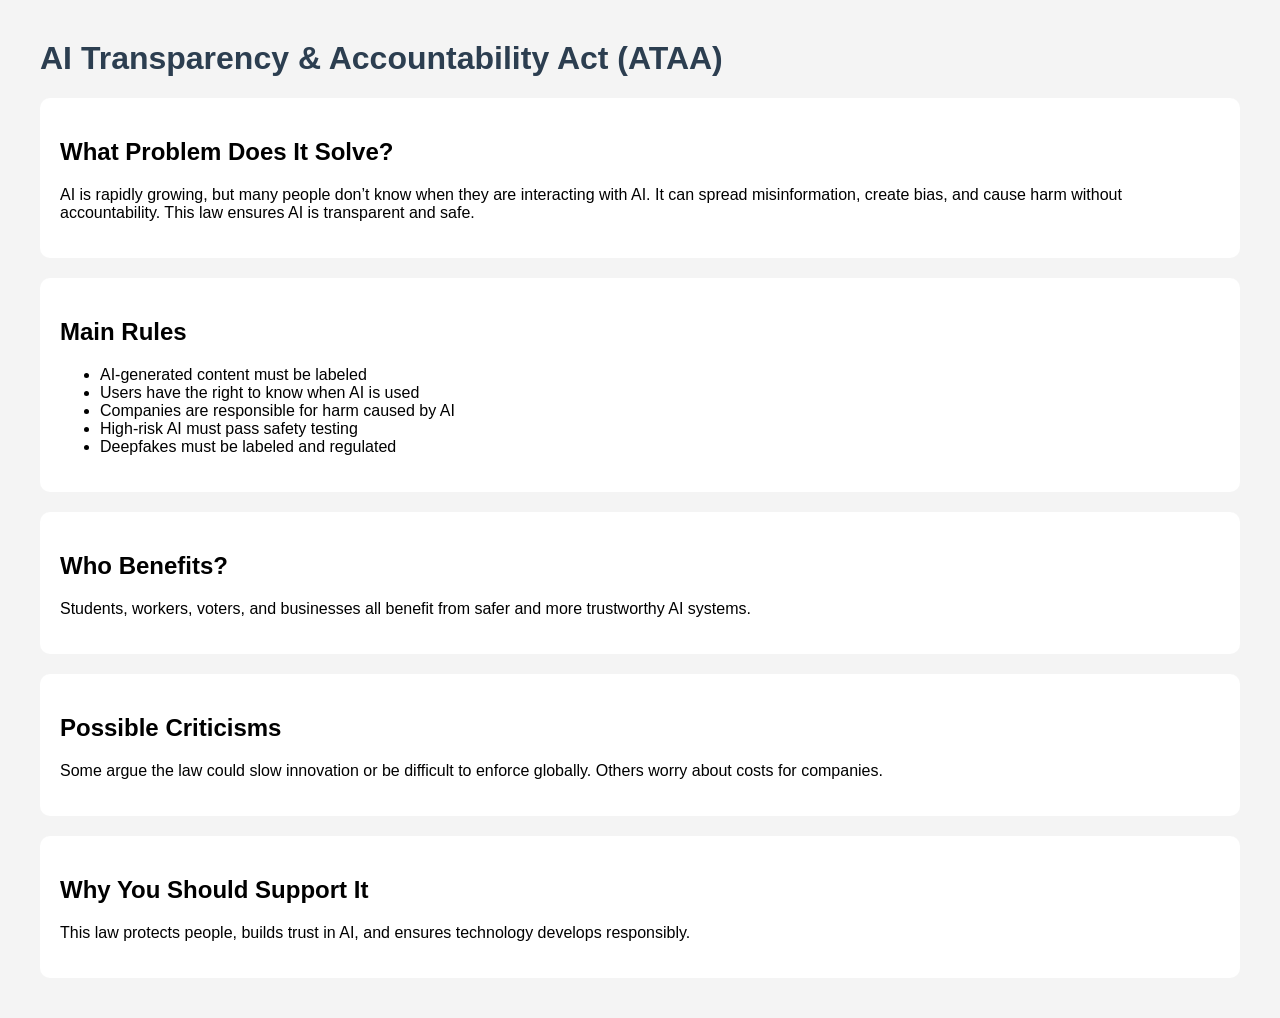
==== index.html @ 7395fd23 "Create index.html" ====
<!DOCTYPE html>
<html>
<head>
    <title>AI Transparency & Accountability Act</title>
    <style>
        body {
            font-family: Arial;
            margin: 40px;
            background-color: #f4f4f4;
        }
        h1 {
            color: #2c3e50;
        }
        section {
            background: white;
            padding: 20px;
            margin-bottom: 20px;
            border-radius: 10px;
        }
    </style>
</head>

<body>

<h1>AI Transparency & Accountability Act (ATAA)</h1>

<section>
<h2>What Problem Does It Solve?</h2>
<p>
AI is rapidly growing, but many people don’t know when they are interacting with AI.
It can spread misinformation, create bias, and cause harm without accountability.
This law ensures AI is transparent and safe.
</p>
</section>

<section>
<h2>Main Rules</h2>
<ul>
<li>AI-generated content must be labeled</li>
<li>Users have the right to know when AI is used</li>
<li>Companies are responsible for harm caused by AI</li>
<li>High-risk AI must pass safety testing</li>
<li>Deepfakes must be labeled and regulated</li>
</ul>
</section>

<section>
<h2>Who Benefits?</h2>
<p>
Students, workers, voters, and businesses all benefit from safer and more trustworthy AI systems.
</p>
</section>

<section>
<h2>Possible Criticisms</h2>
<p>
Some argue the law could slow innovation or be difficult to enforce globally.
Others worry about costs for companies.
</p>
</section>

<section>
<h2>Why You Should Support It</h2>
<p>
This law protects people, builds trust in AI, and ensures technology develops responsibly.
</p>
</section>

</body>
</html>
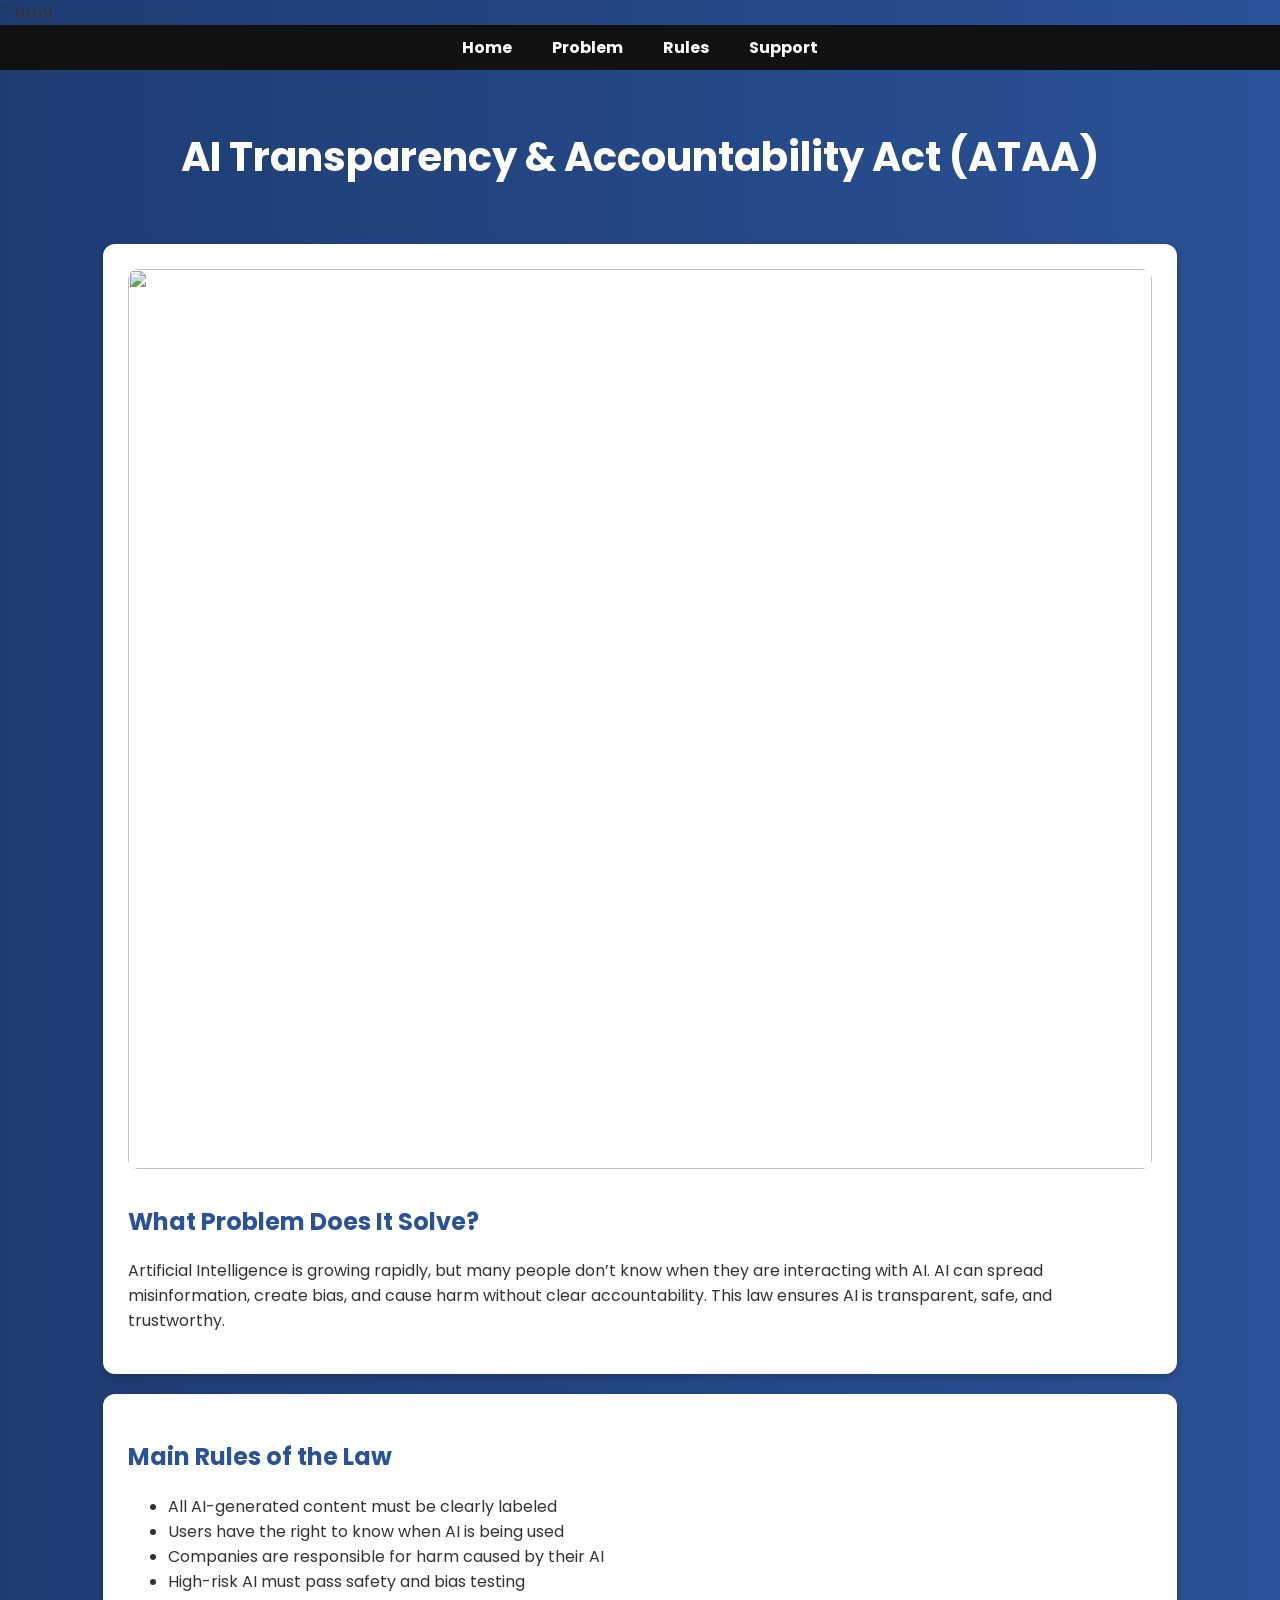
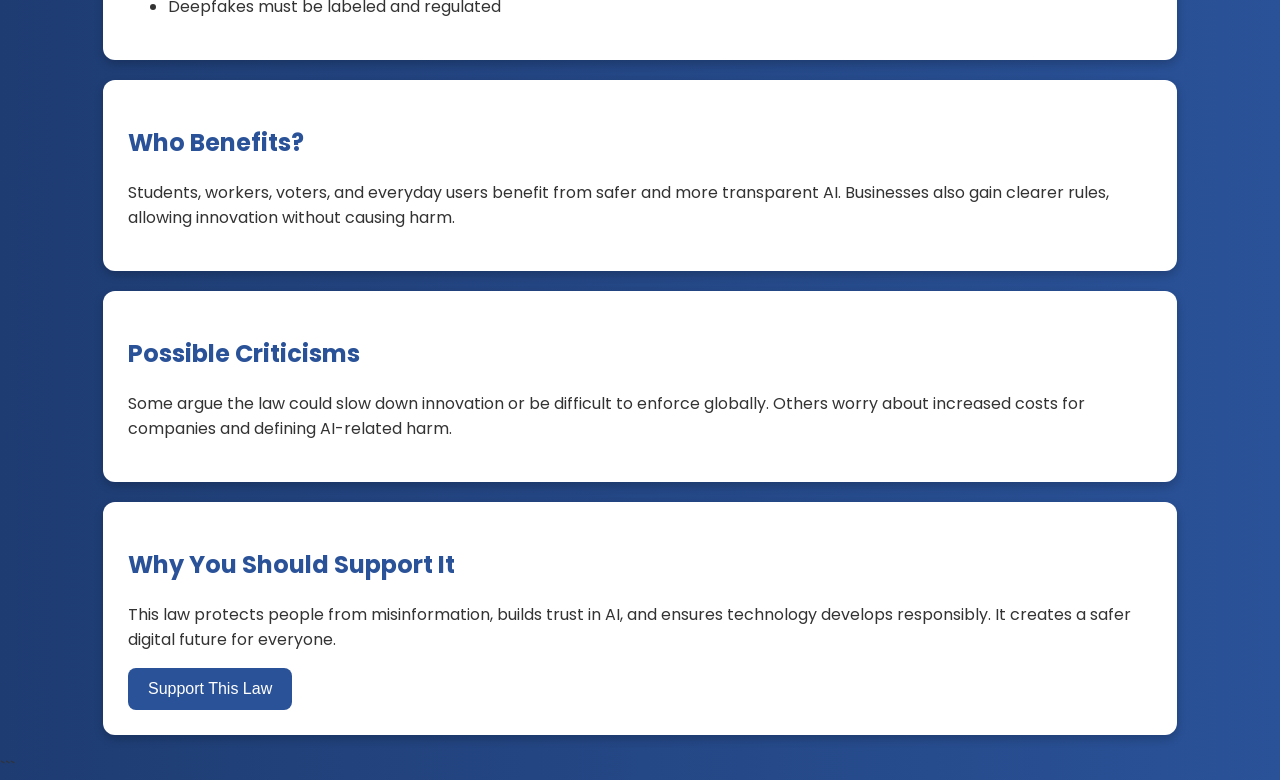
==== commit 09461292: "Update index.html" ====
--- a/index.html
+++ b/index.html
@@ -1,70 +1,157 @@
+```html
 <!DOCTYPE html>
-<html>
+<html lang="en">
 <head>
+    <meta charset="UTF-8">
     <title>AI Transparency & Accountability Act</title>
+
+    <!-- Google Font -->
+    <link href="https://fonts.googleapis.com/css2?family=Poppins&display=swap" rel="stylesheet">
+
     <style>
         body {
-            font-family: Arial;
-            margin: 40px;
-            background-color: #f4f4f4;
+            font-family: 'Poppins', sans-serif;
+            margin: 0;
+            background: linear-gradient(to right, #1e3c72, #2a5298);
+            color: #333;
         }
+
+        /* Navbar */
+        nav {
+            background: #111;
+            padding: 10px;
+        }
+
+        nav ul {
+            list-style: none;
+            display: flex;
+            justify-content: center;
+            padding: 0;
+            margin: 0;
+        }
+
+        nav ul li {
+            margin: 0 20px;
+        }
+
+        nav ul li a {
+            color: white;
+            text-decoration: none;
+            font-weight: bold;
+        }
+
+        nav ul li a:hover {
+            color: #2a5298;
+        }
+
+        /* Title */
         h1 {
-            color: #2c3e50;
+            text-align: center;
+            color: white;
+            padding: 30px;
+            font-size: 2.5em;
         }
+
+        /* Sections */
         section {
             background: white;
-            padding: 20px;
-            margin-bottom: 20px;
+            padding: 25px;
+            margin: 20px auto;
+            width: 80%;
+            border-radius: 12px;
+            box-shadow: 0px 4px 10px rgba(0,0,0,0.2);
+        }
+
+        h2 {
+            color: #2a5298;
+        }
+
+        /* Button */
+        button {
+            background: #2a5298;
+            color: white;
+            padding: 12px 20px;
+            border: none;
+            border-radius: 8px;
+            cursor: pointer;
+            font-size: 16px;
+        }
+
+        button:hover {
+            background: #1e3c72;
+        }
+
+        /* Image */
+        img {
+            width: 100%;
             border-radius: 10px;
+            margin-bottom: 15px;
         }
+
     </style>
 </head>
 
 <body>
 
+<!-- Navbar -->
+<nav>
+    <ul>
+        <li><a href="#">Home</a></li>
+        <li><a href="#">Problem</a></li>
+        <li><a href="#">Rules</a></li>
+        <li><a href="#">Support</a></li>
+    </ul>
+</nav>
+
 <h1>AI Transparency & Accountability Act (ATAA)</h1>
 
 <section>
-<h2>What Problem Does It Solve?</h2>
-<p>
-AI is rapidly growing, but many people don’t know when they are interacting with AI.
-It can spread misinformation, create bias, and cause harm without accountability.
-This law ensures AI is transparent and safe.
-</p>
+    <img src="https://via.placeholder.com/800x300">
+    <h2>What Problem Does It Solve?</h2>
+    <p>
+        Artificial Intelligence is growing rapidly, but many people don’t know when they are interacting with AI.
+        AI can spread misinformation, create bias, and cause harm without clear accountability.
+        This law ensures AI is transparent, safe, and trustworthy.
+    </p>
 </section>
 
 <section>
-<h2>Main Rules</h2>
-<ul>
-<li>AI-generated content must be labeled</li>
-<li>Users have the right to know when AI is used</li>
-<li>Companies are responsible for harm caused by AI</li>
-<li>High-risk AI must pass safety testing</li>
-<li>Deepfakes must be labeled and regulated</li>
-</ul>
+    <h2>Main Rules of the Law</h2>
+    <ul>
+        <li>All AI-generated content must be clearly labeled</li>
+        <li>Users have the right to know when AI is being used</li>
+        <li>Companies are responsible for harm caused by their AI</li>
+        <li>High-risk AI must pass safety and bias testing</li>
+        <li>Deepfakes must be labeled and regulated</li>
+    </ul>
 </section>
 
 <section>
-<h2>Who Benefits?</h2>
-<p>
-Students, workers, voters, and businesses all benefit from safer and more trustworthy AI systems.
-</p>
+    <h2>Who Benefits?</h2>
+    <p>
+        Students, workers, voters, and everyday users benefit from safer and more transparent AI.
+        Businesses also gain clearer rules, allowing innovation without causing harm.
+    </p>
 </section>
 
 <section>
-<h2>Possible Criticisms</h2>
-<p>
-Some argue the law could slow innovation or be difficult to enforce globally.
-Others worry about costs for companies.
-</p>
+    <h2>Possible Criticisms</h2>
+    <p>
+        Some argue the law could slow down innovation or be difficult to enforce globally.
+        Others worry about increased costs for companies and defining AI-related harm.
+    </p>
 </section>
 
 <section>
-<h2>Why You Should Support It</h2>
-<p>
-This law protects people, builds trust in AI, and ensures technology develops responsibly.
-</p>
+    <h2>Why You Should Support It</h2>
+    <p>
+        This law protects people from misinformation, builds trust in AI, and ensures technology develops responsibly.
+        It creates a safer digital future for everyone.
+    </p>
+    <button>Support This Law</button>
 </section>
 
 </body>
 </html>
+```
+
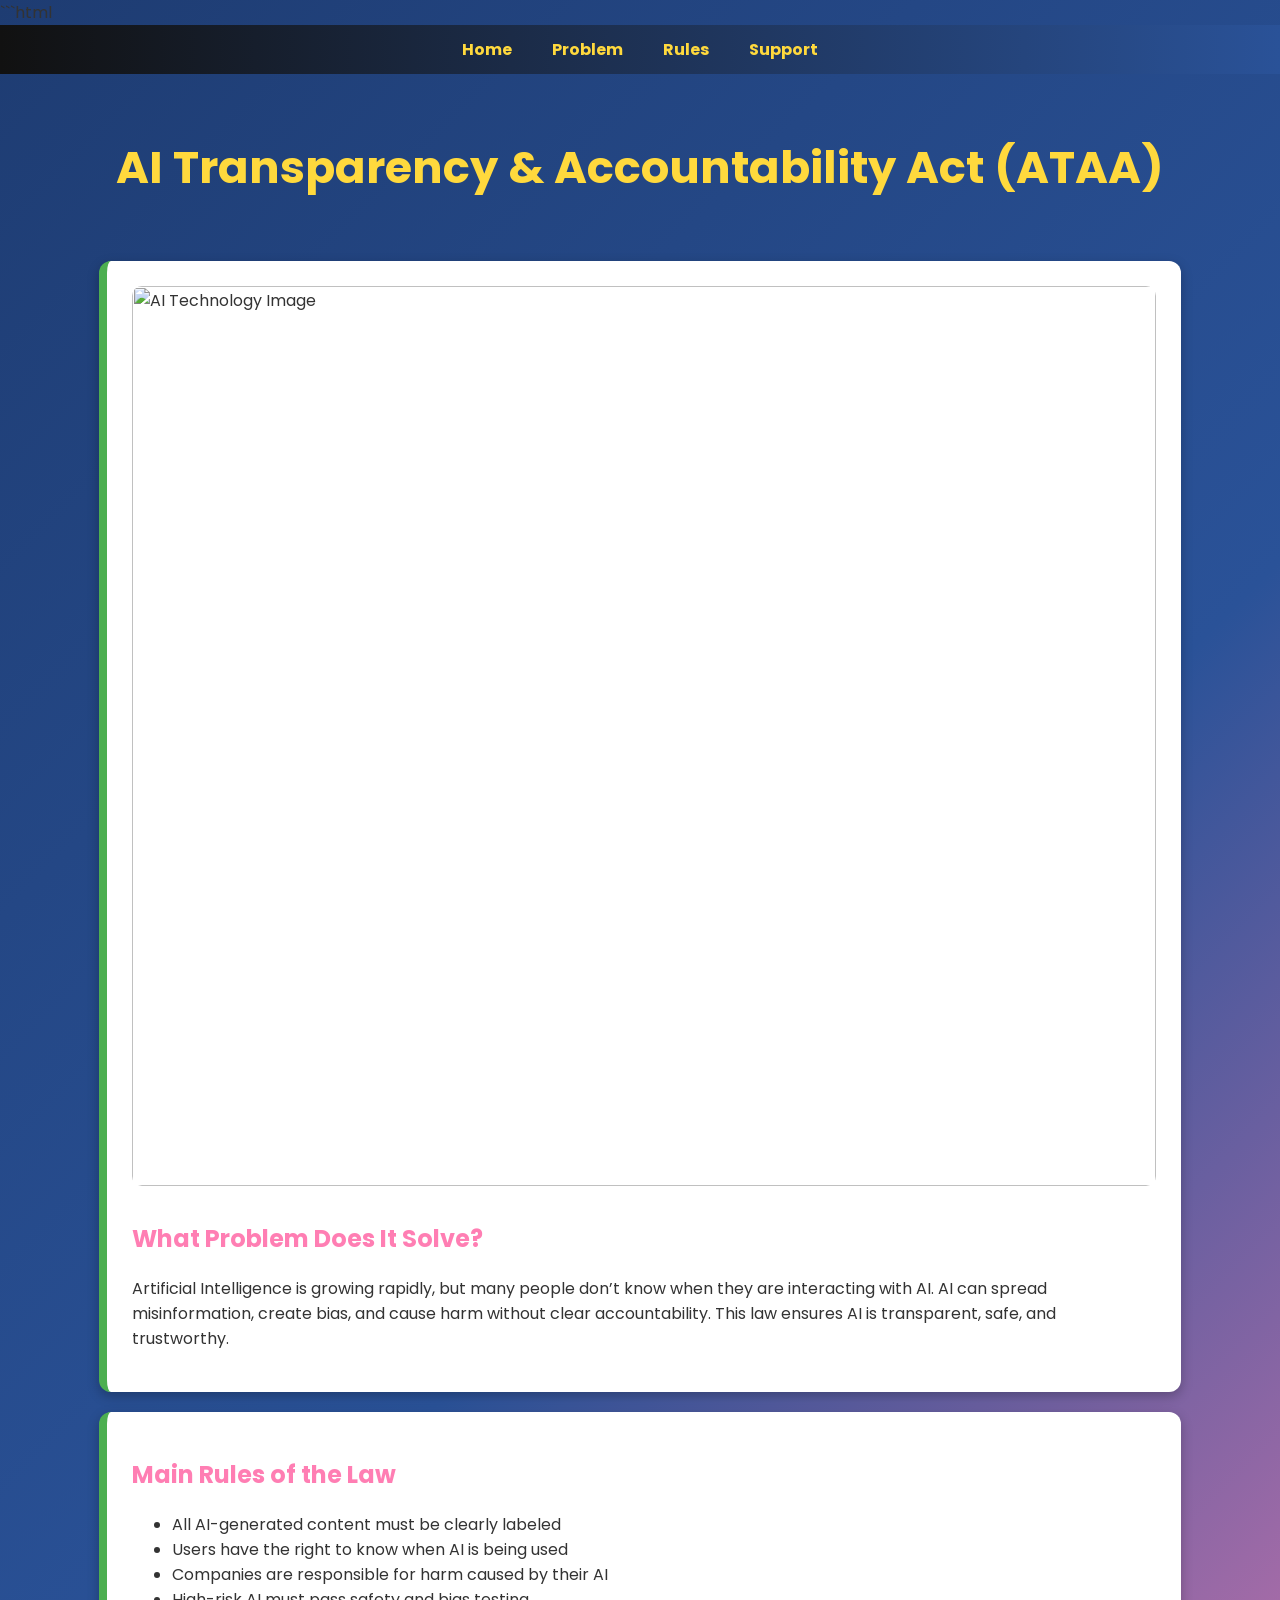
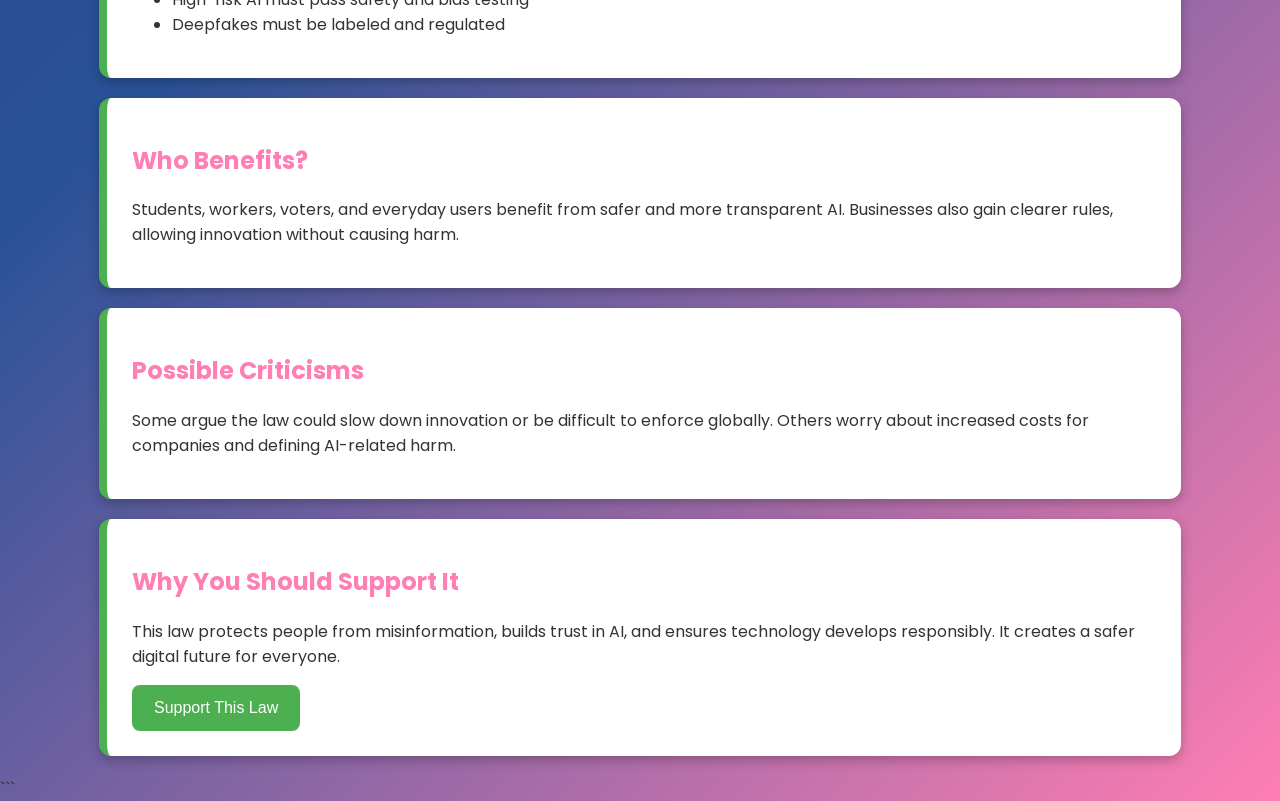
==== commit b36a1896: "Update index.html" ====
--- a/index.html
+++ b/index.html
@@ -6,20 +6,20 @@
     <title>AI Transparency & Accountability Act</title>
 
     <!-- Google Font -->
-    <link href="https://fonts.googleapis.com/css2?family=Poppins&display=swap" rel="stylesheet">
+    <link href="https://fonts.googleapis.com/css2?family=Poppins:wght@300;600&display=swap" rel="stylesheet">
 
     <style>
         body {
             font-family: 'Poppins', sans-serif;
             margin: 0;
-            background: linear-gradient(to right, #1e3c72, #2a5298);
+            background: linear-gradient(135deg, #1e3c72, #2a5298, #ff7eb3);
             color: #333;
         }
 
         /* Navbar */
         nav {
-            background: #111;
-            padding: 10px;
+            background: linear-gradient(to right, #111, #2a5298);
+            padding: 12px;
         }
 
         nav ul {
@@ -35,21 +35,21 @@
         }
 
         nav ul li a {
-            color: white;
+            color: #ffd93d;
             text-decoration: none;
             font-weight: bold;
         }
 
         nav ul li a:hover {
-            color: #2a5298;
+            color: #ff7eb3;
         }
 
         /* Title */
         h1 {
             text-align: center;
-            color: white;
+            color: #ffd93d;
             padding: 30px;
-            font-size: 2.5em;
+            font-size: 2.8em;
         }
 
         /* Sections */
@@ -59,18 +59,26 @@
             margin: 20px auto;
             width: 80%;
             border-radius: 12px;
-            box-shadow: 0px 4px 10px rgba(0,0,0,0.2);
+            box-shadow: 0px 4px 12px rgba(0,0,0,0.25);
+            border-left: 8px solid #4caf50; /* green accent */
         }
 
         h2 {
-            color: #2a5298;
+            color: #ff7eb3; /* pink */
+        }
+
+        /* Image */
+        img {
+            width: 100%;
+            border-radius: 10px;
+            margin-bottom: 15px;
         }
 
         /* Button */
         button {
-            background: #2a5298;
+            background: #4caf50; /* green */
             color: white;
-            padding: 12px 20px;
+            padding: 14px 22px;
             border: none;
             border-radius: 8px;
             cursor: pointer;
@@ -78,14 +86,8 @@
         }
 
         button:hover {
-            background: #1e3c72;
-        }
-
-        /* Image */
-        img {
-            width: 100%;
-            border-radius: 10px;
-            margin-bottom: 15px;
+            background: #ffd93d; /* yellow hover */
+            color: black;
         }
 
     </style>
@@ -106,7 +108,9 @@
 <h1>AI Transparency & Accountability Act (ATAA)</h1>
 
 <section>
-    <img src="https://via.placeholder.com/800x300">
+    <!-- REAL IMAGE -->
+    <img src="https://images.unsplash.com/photo-1677442136019-21780ecad995" alt="AI Technology Image">
+
     <h2>What Problem Does It Solve?</h2>
     <p>
         Artificial Intelligence is growing rapidly, but many people don’t know when they are interacting with AI.
@@ -155,3 +159,4 @@
 </html>
 ```
 
+
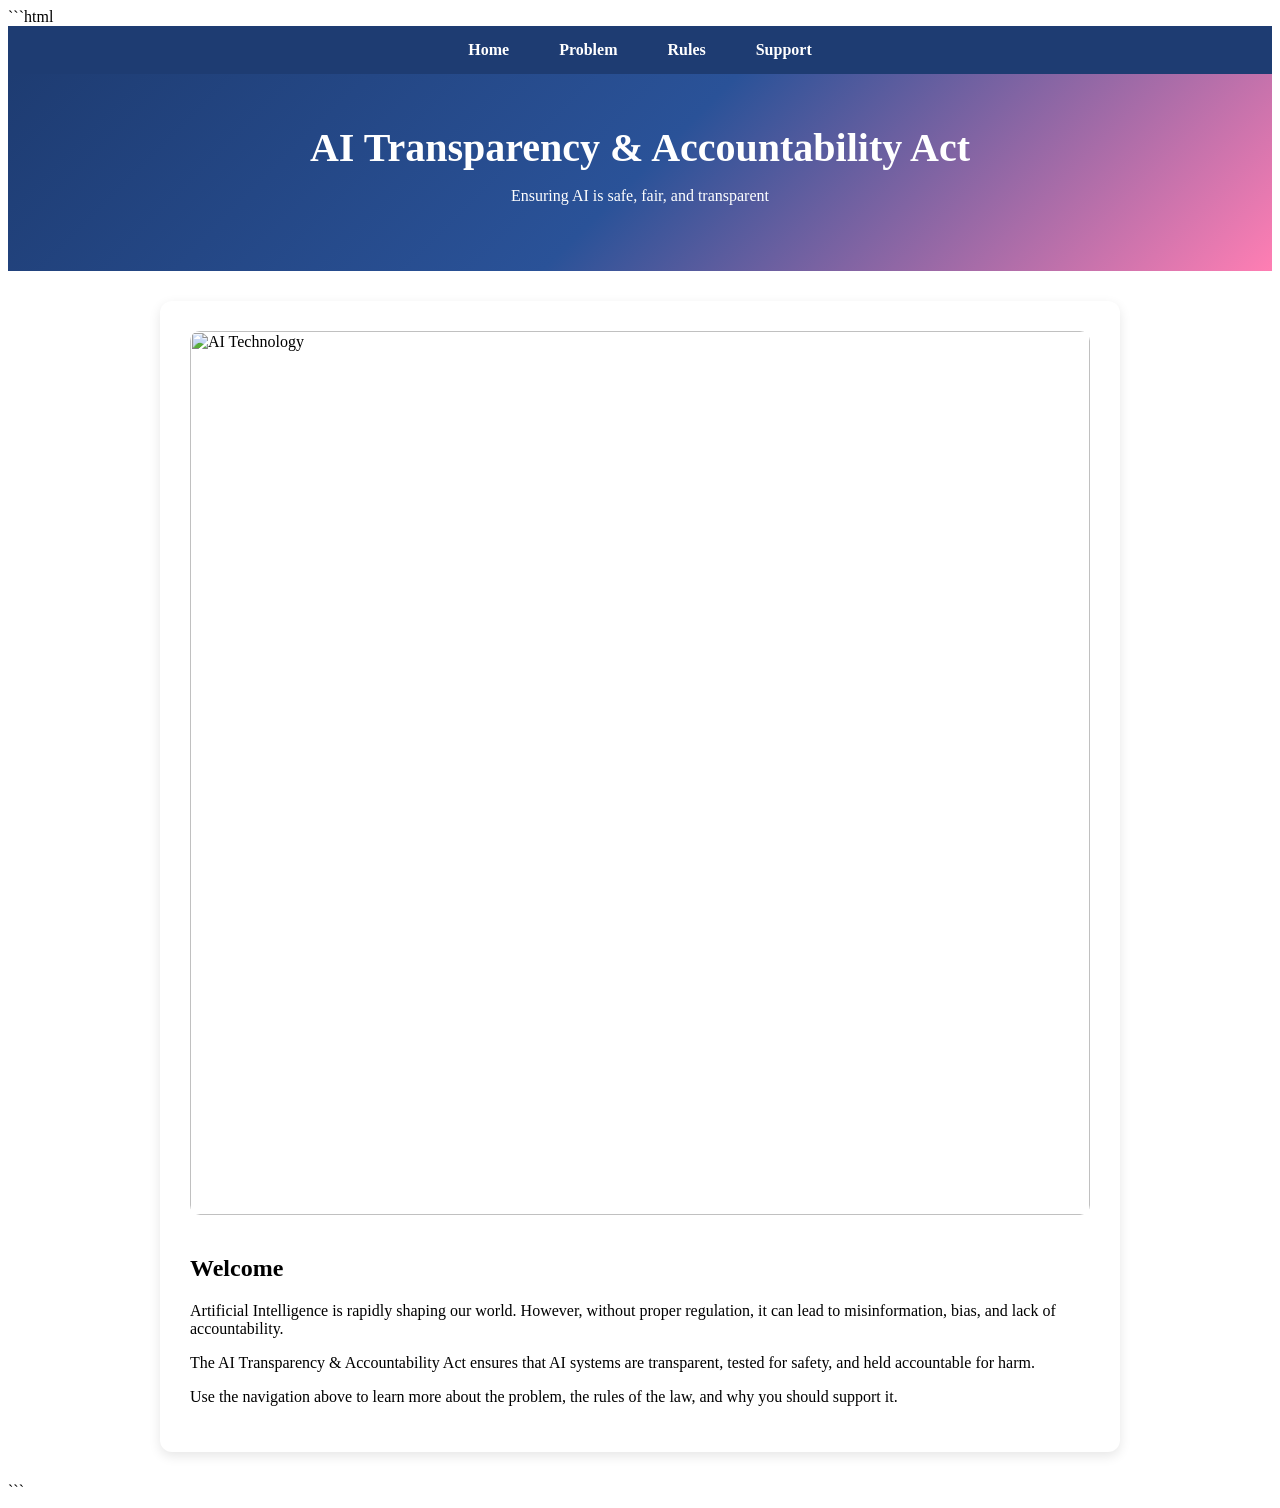
==== commit 259bc425: "Update index.html" ====
--- a/index.html
+++ b/index.html
@@ -5,158 +5,53 @@
     <meta charset="UTF-8">
     <title>AI Transparency & Accountability Act</title>
 
+    <!-- Link to CSS -->
+    <link rel="stylesheet" href="style.css">
+
     <!-- Google Font -->
-    <link href="https://fonts.googleapis.com/css2?family=Poppins:wght@300;600&display=swap" rel="stylesheet">
-
-    <style>
-        body {
-            font-family: 'Poppins', sans-serif;
-            margin: 0;
-            background: linear-gradient(135deg, #1e3c72, #2a5298, #ff7eb3);
-            color: #333;
-        }
-
-        /* Navbar */
-        nav {
-            background: linear-gradient(to right, #111, #2a5298);
-            padding: 12px;
-        }
-
-        nav ul {
-            list-style: none;
-            display: flex;
-            justify-content: center;
-            padding: 0;
-            margin: 0;
-        }
-
-        nav ul li {
-            margin: 0 20px;
-        }
-
-        nav ul li a {
-            color: #ffd93d;
-            text-decoration: none;
-            font-weight: bold;
-        }
-
-        nav ul li a:hover {
-            color: #ff7eb3;
-        }
-
-        /* Title */
-        h1 {
-            text-align: center;
-            color: #ffd93d;
-            padding: 30px;
-            font-size: 2.8em;
-        }
-
-        /* Sections */
-        section {
-            background: white;
-            padding: 25px;
-            margin: 20px auto;
-            width: 80%;
-            border-radius: 12px;
-            box-shadow: 0px 4px 12px rgba(0,0,0,0.25);
-            border-left: 8px solid #4caf50; /* green accent */
-        }
-
-        h2 {
-            color: #ff7eb3; /* pink */
-        }
-
-        /* Image */
-        img {
-            width: 100%;
-            border-radius: 10px;
-            margin-bottom: 15px;
-        }
-
-        /* Button */
-        button {
-            background: #4caf50; /* green */
-            color: white;
-            padding: 14px 22px;
-            border: none;
-            border-radius: 8px;
-            cursor: pointer;
-            font-size: 16px;
-        }
-
-        button:hover {
-            background: #ffd93d; /* yellow hover */
-            color: black;
-        }
-
-    </style>
+    <link href="https://fonts.googleapis.com/css2?family=Poppins&display=swap" rel="stylesheet">
 </head>
 
 <body>
 
-<!-- Navbar -->
+<!-- Navigation -->
 <nav>
     <ul>
-        <li><a href="#">Home</a></li>
-        <li><a href="#">Problem</a></li>
-        <li><a href="#">Rules</a></li>
-        <li><a href="#">Support</a></li>
+        <li><a href="index.html">Home</a></li>
+        <li><a href="problem.html">Problem</a></li>
+        <li><a href="rules.html">Rules</a></li>
+        <li><a href="support.html">Support</a></li>
     </ul>
 </nav>
 
-<h1>AI Transparency & Accountability Act (ATAA)</h1>
+<!-- Header -->
+<header>
+    <h1>AI Transparency & Accountability Act</h1>
+    <p>Ensuring AI is safe, fair, and transparent</p>
+</header>
 
+<!-- Main Section -->
 <section>
-    <!-- REAL IMAGE -->
-    <img src="https://images.unsplash.com/photo-1677442136019-21780ecad995" alt="AI Technology Image">
+    <img src="https://images.unsplash.com/photo-1677442136019-21780ecad995" alt="AI Technology">
 
-    <h2>What Problem Does It Solve?</h2>
+    <h2>Welcome</h2>
+
     <p>
-        Artificial Intelligence is growing rapidly, but many people don’t know when they are interacting with AI.
-        AI can spread misinformation, create bias, and cause harm without clear accountability.
-        This law ensures AI is transparent, safe, and trustworthy.
+        Artificial Intelligence is rapidly shaping our world. However, without proper regulation,
+        it can lead to misinformation, bias, and lack of accountability.
     </p>
-</section>
 
-<section>
-    <h2>Main Rules of the Law</h2>
-    <ul>
-        <li>All AI-generated content must be clearly labeled</li>
-        <li>Users have the right to know when AI is being used</li>
-        <li>Companies are responsible for harm caused by their AI</li>
-        <li>High-risk AI must pass safety and bias testing</li>
-        <li>Deepfakes must be labeled and regulated</li>
-    </ul>
-</section>
+    <p>
+        The AI Transparency & Accountability Act ensures that AI systems are transparent,
+        tested for safety, and held accountable for harm.
+    </p>
 
-<section>
-    <h2>Who Benefits?</h2>
     <p>
-        Students, workers, voters, and everyday users benefit from safer and more transparent AI.
-        Businesses also gain clearer rules, allowing innovation without causing harm.
+        Use the navigation above to learn more about the problem, the rules of the law,
+        and why you should support it.
     </p>
-</section>
-
-<section>
-    <h2>Possible Criticisms</h2>
-    <p>
-        Some argue the law could slow down innovation or be difficult to enforce globally.
-        Others worry about increased costs for companies and defining AI-related harm.
-    </p>
-</section>
-
-<section>
-    <h2>Why You Should Support It</h2>
-    <p>
-        This law protects people from misinformation, builds trust in AI, and ensures technology develops responsibly.
-        It creates a safer digital future for everyone.
-    </p>
-    <button>Support This Law</button>
 </section>
 
 </body>
 </html>
 ```
-
-
--- a/style.css
+++ b/style.css
@@ -0,0 +1,81 @@
+```css
+body {
+    font-family: 'Poppins', sans-serif;
+    margin: 0;
+    background: #f5f7fb;
+    color: #333;
+}
+
+/* Navbar */
+nav {
+    background: #1e3c72;
+    padding: 15px;
+}
+
+nav ul {
+    list-style: none;
+    display: flex;
+    justify-content: center;
+    margin: 0;
+    padding: 0;
+}
+
+nav ul li {
+    margin: 0 25px;
+}
+
+nav ul li a {
+    color: white;
+    text-decoration: none;
+    font-weight: 600;
+}
+
+nav ul li a:hover {
+    color: #ffd93d;
+}
+
+/* Header */
+header {
+    text-align: center;
+    padding: 50px 20px;
+    background: linear-gradient(135deg, #1e3c72, #2a5298, #ff7eb3);
+    color: white;
+}
+
+header h1 {
+    margin: 0;
+    font-size: 2.5em;
+}
+
+/* Sections */
+section {
+    max-width: 900px;
+    margin: 30px auto;
+    background: white;
+    padding: 30px;
+    border-radius: 12px;
+    box-shadow: 0px 4px 12px rgba(0,0,0,0.1);
+}
+
+/* Image */
+img {
+    width: 100%;
+    border-radius: 10px;
+    margin-bottom: 20px;
+}
+
+/* Button */
+button {
+    background: #4caf50;
+    color: white;
+    padding: 14px 22px;
+    border: none;
+    border-radius: 8px;
+    cursor: pointer;
+    font-size: 16px;
+}
+
+button:hover {
+    background: #43a047;
+}
+```
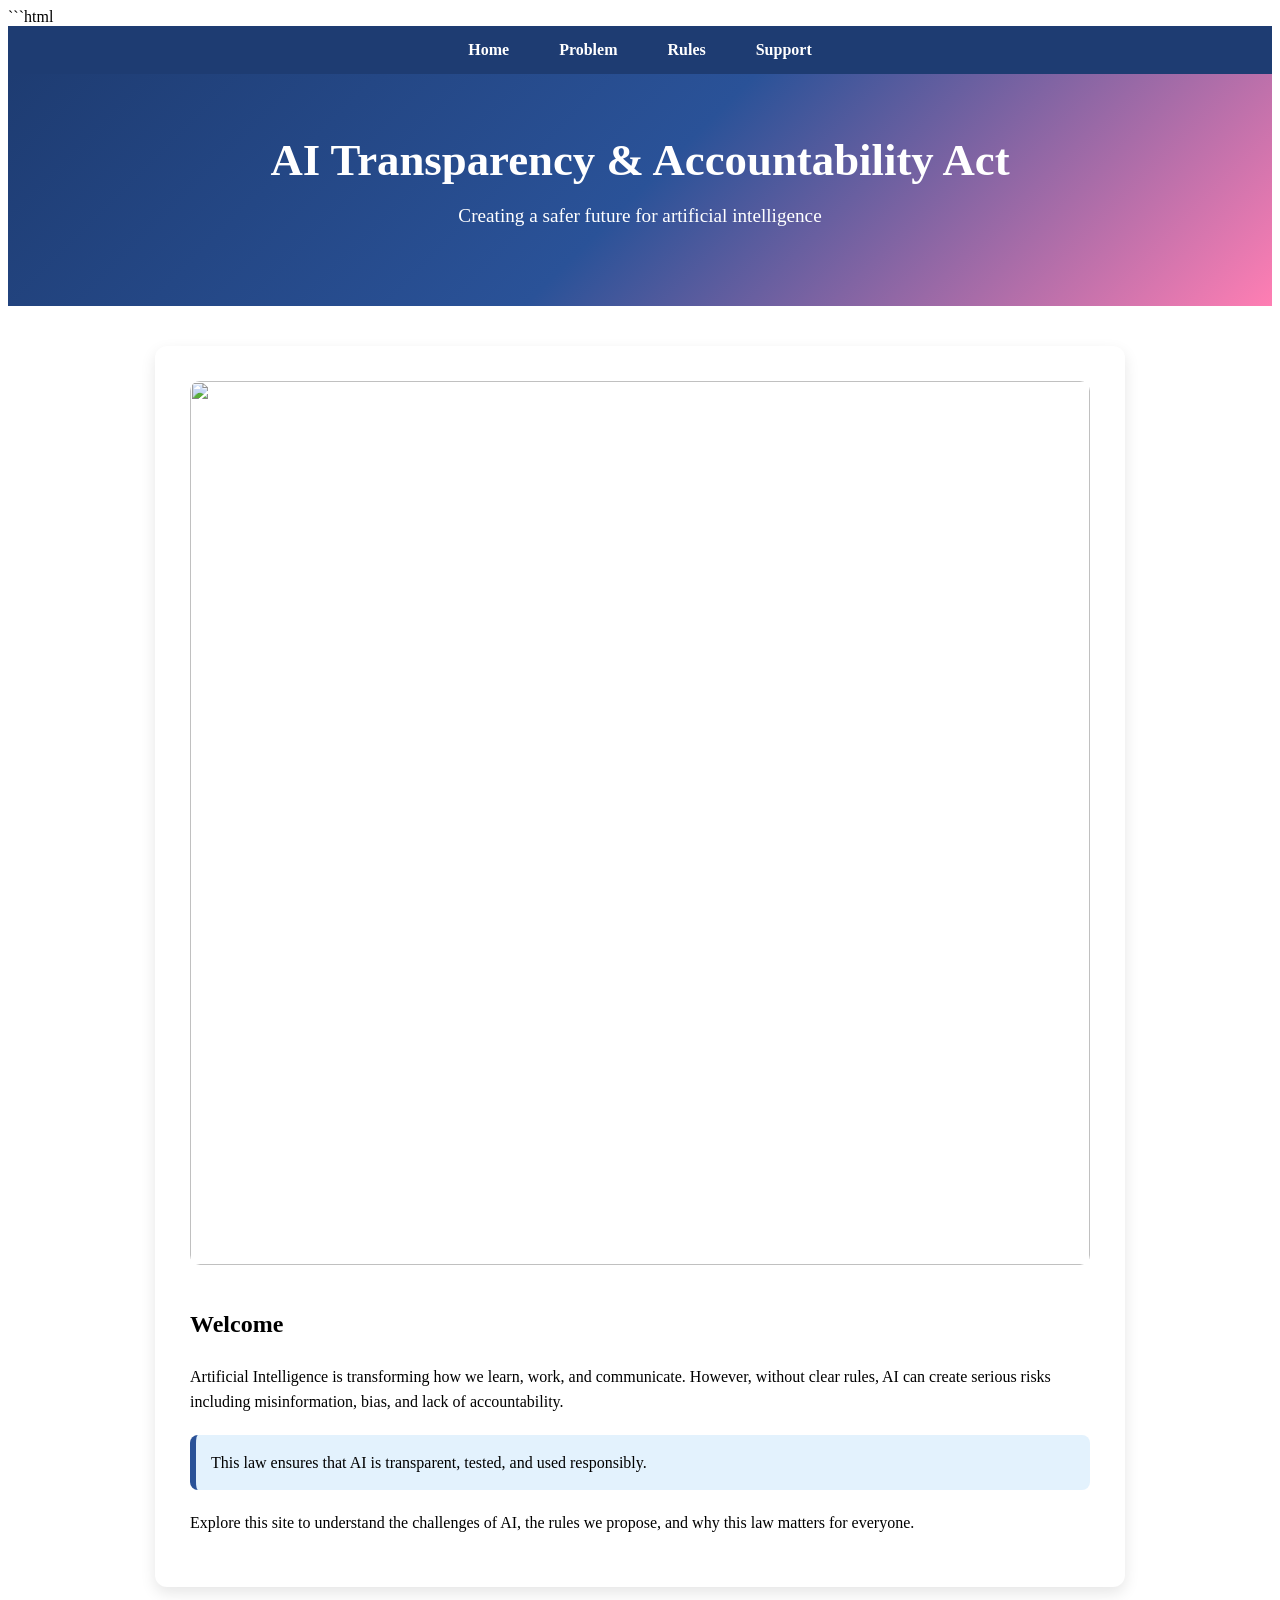
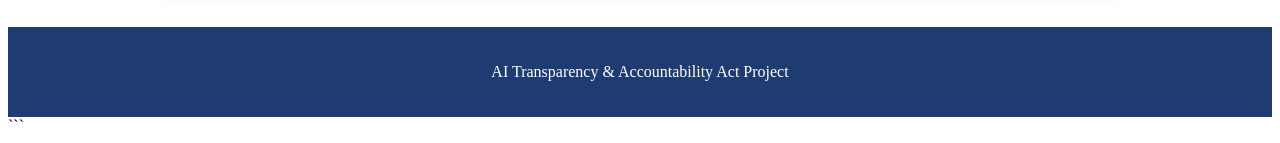
==== commit 9050611f: "Update index.html" ====
--- a/index.html
+++ b/index.html
@@ -1,20 +1,14 @@
 ```html
 <!DOCTYPE html>
-<html lang="en">
+<html>
 <head>
-    <meta charset="UTF-8">
-    <title>AI Transparency & Accountability Act</title>
-
-    <!-- Link to CSS -->
+    <title>AI Transparency Act</title>
     <link rel="stylesheet" href="style.css">
-
-    <!-- Google Font -->
     <link href="https://fonts.googleapis.com/css2?family=Poppins&display=swap" rel="stylesheet">
 </head>
 
 <body>
 
-<!-- Navigation -->
 <nav>
     <ul>
         <li><a href="index.html">Home</a></li>
@@ -24,34 +18,37 @@
     </ul>
 </nav>
 
-<!-- Header -->
 <header>
     <h1>AI Transparency & Accountability Act</h1>
-    <p>Ensuring AI is safe, fair, and transparent</p>
+    <p>Creating a safer future for artificial intelligence</p>
 </header>
 
-<!-- Main Section -->
 <section>
-    <img src="https://images.unsplash.com/photo-1677442136019-21780ecad995" alt="AI Technology">
+    <img src="https://images.unsplash.com/photo-1677442136019-21780ecad995">
 
     <h2>Welcome</h2>
 
     <p>
-        Artificial Intelligence is rapidly shaping our world. However, without proper regulation,
-        it can lead to misinformation, bias, and lack of accountability.
+        Artificial Intelligence is transforming how we learn, work, and communicate.
+        However, without clear rules, AI can create serious risks including misinformation,
+        bias, and lack of accountability.
     </p>
 
-    <p>
-        The AI Transparency & Accountability Act ensures that AI systems are transparent,
-        tested for safety, and held accountable for harm.
-    </p>
+    <div class="highlight">
+        This law ensures that AI is transparent, tested, and used responsibly.
+    </div>
 
     <p>
-        Use the navigation above to learn more about the problem, the rules of the law,
-        and why you should support it.
+        Explore this site to understand the challenges of AI, the rules we propose,
+        and why this law matters for everyone.
     </p>
 </section>
+
+<footer>
+    <p>AI Transparency & Accountability Act Project</p>
+</footer>
 
 </body>
 </html>
 ```
+
--- a/style.css
+++ b/style.css
@@ -2,7 +2,7 @@
 body {
     font-family: 'Poppins', sans-serif;
     margin: 0;
-    background: #f5f7fb;
+    background: #f4f7fb;
     color: #333;
 }
 
@@ -10,6 +10,8 @@
 nav {
     background: #1e3c72;
     padding: 15px;
+    position: sticky;
+    top: 0;
 }
 
 nav ul {
@@ -28,6 +30,7 @@
     color: white;
     text-decoration: none;
     font-weight: 600;
+    transition: 0.3s;
 }
 
 nav ul li a:hover {
@@ -37,24 +40,38 @@
 /* Header */
 header {
     text-align: center;
-    padding: 50px 20px;
+    padding: 60px 20px;
     background: linear-gradient(135deg, #1e3c72, #2a5298, #ff7eb3);
     color: white;
 }
 
 header h1 {
     margin: 0;
-    font-size: 2.5em;
+    font-size: 2.8em;
+}
+
+header p {
+    font-size: 1.2em;
 }
 
 /* Sections */
 section {
     max-width: 900px;
-    margin: 30px auto;
+    margin: 40px auto;
     background: white;
-    padding: 30px;
+    padding: 35px;
     border-radius: 12px;
-    box-shadow: 0px 4px 12px rgba(0,0,0,0.1);
+    box-shadow: 0px 6px 15px rgba(0,0,0,0.1);
+    line-height: 1.6;
+}
+
+/* Highlight box */
+.highlight {
+    background: #e3f2fd;
+    border-left: 6px solid #2a5298;
+    padding: 15px;
+    margin: 20px 0;
+    border-radius: 8px;
 }
 
 /* Image */
@@ -78,4 +95,13 @@
 button:hover {
     background: #43a047;
 }
+
+/* Footer */
+footer {
+    text-align: center;
+    padding: 20px;
+    background: #1e3c72;
+    color: white;
+    margin-top: 40px;
+}
 ```
